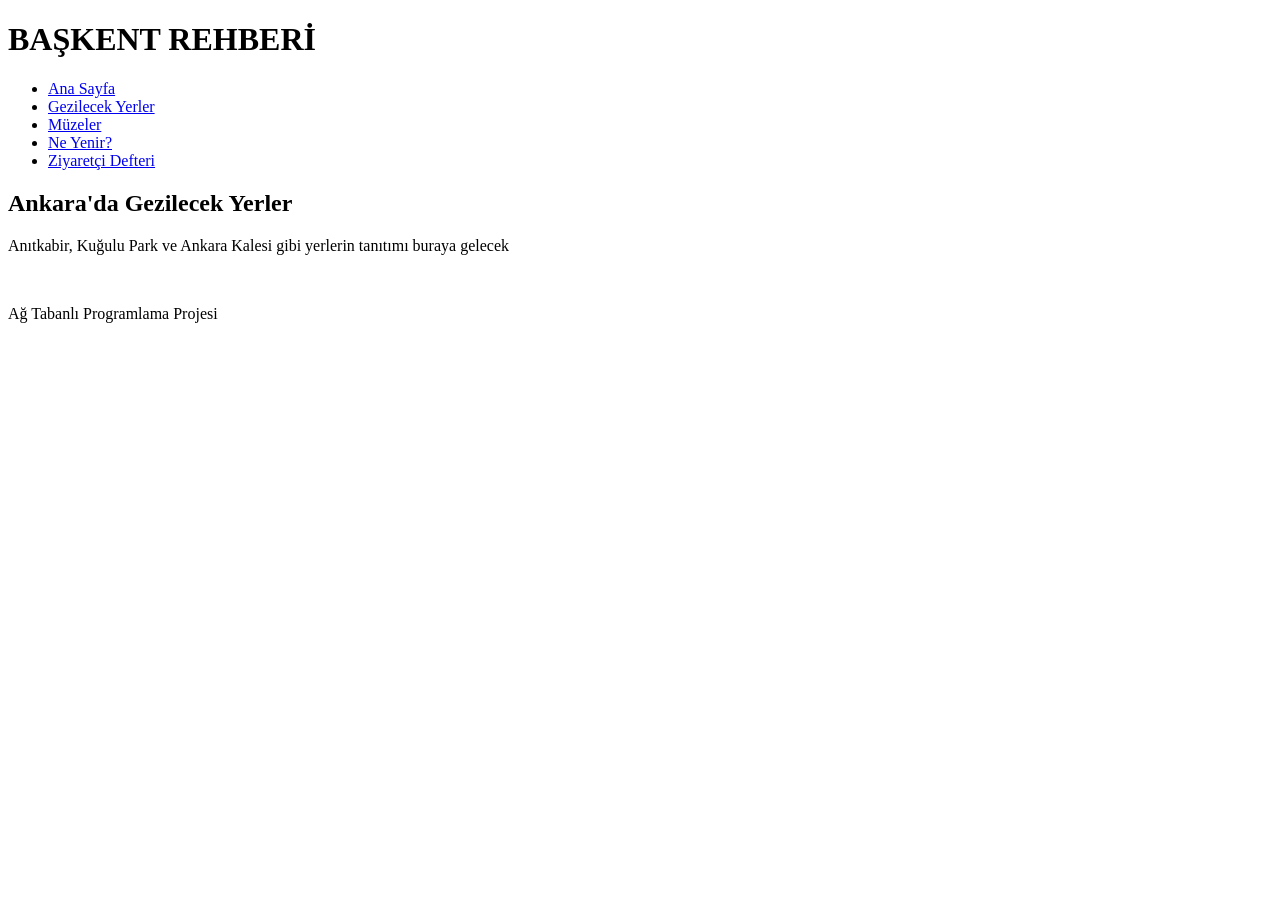
==== gezilecek-yerler.html @ 524334a9 "2. hafta temel HTML iskelet dosyaları eklendim 2. hafta temel HTML iskelet dosyaları eklendim." ====
<!DOCTYPE html>
<html lang="tr">
<head>
    <meta charset="UTF-8">
    <title>Başkent Rehberi - Gezilecek Yerler</title>
</head>
<body>
    <header>
        <h1>BAŞKENT REHBERİ</h1>
        <nav>
            <ul>
                <li><a href="index.html">Ana Sayfa</a></li>
                <li><a href="gezilecek-yerler.html">Gezilecek Yerler</a></li>
                <li><a href="muzeler.html">Müzeler</a></li>
                <li><a href="lezzetler.html">Ne Yenir?</a></li>
                <li><a href="ziyaretci-defteri.html">Ziyaretçi Defteri</a></li>
            </ul>
        </nav>
    </header>

    <main>
        <section>
            <h2>Ankara'da Gezilecek Yerler</h2>
            <p>Anıtkabir, Kuğulu Park ve Ankara Kalesi gibi yerlerin tanıtımı buraya gelecek</p>
            <br>
        </section>
    </main>

    <footer>
        <p>Ağ Tabanlı Programlama Projesi</p>
    </footer>
</body>
</html>
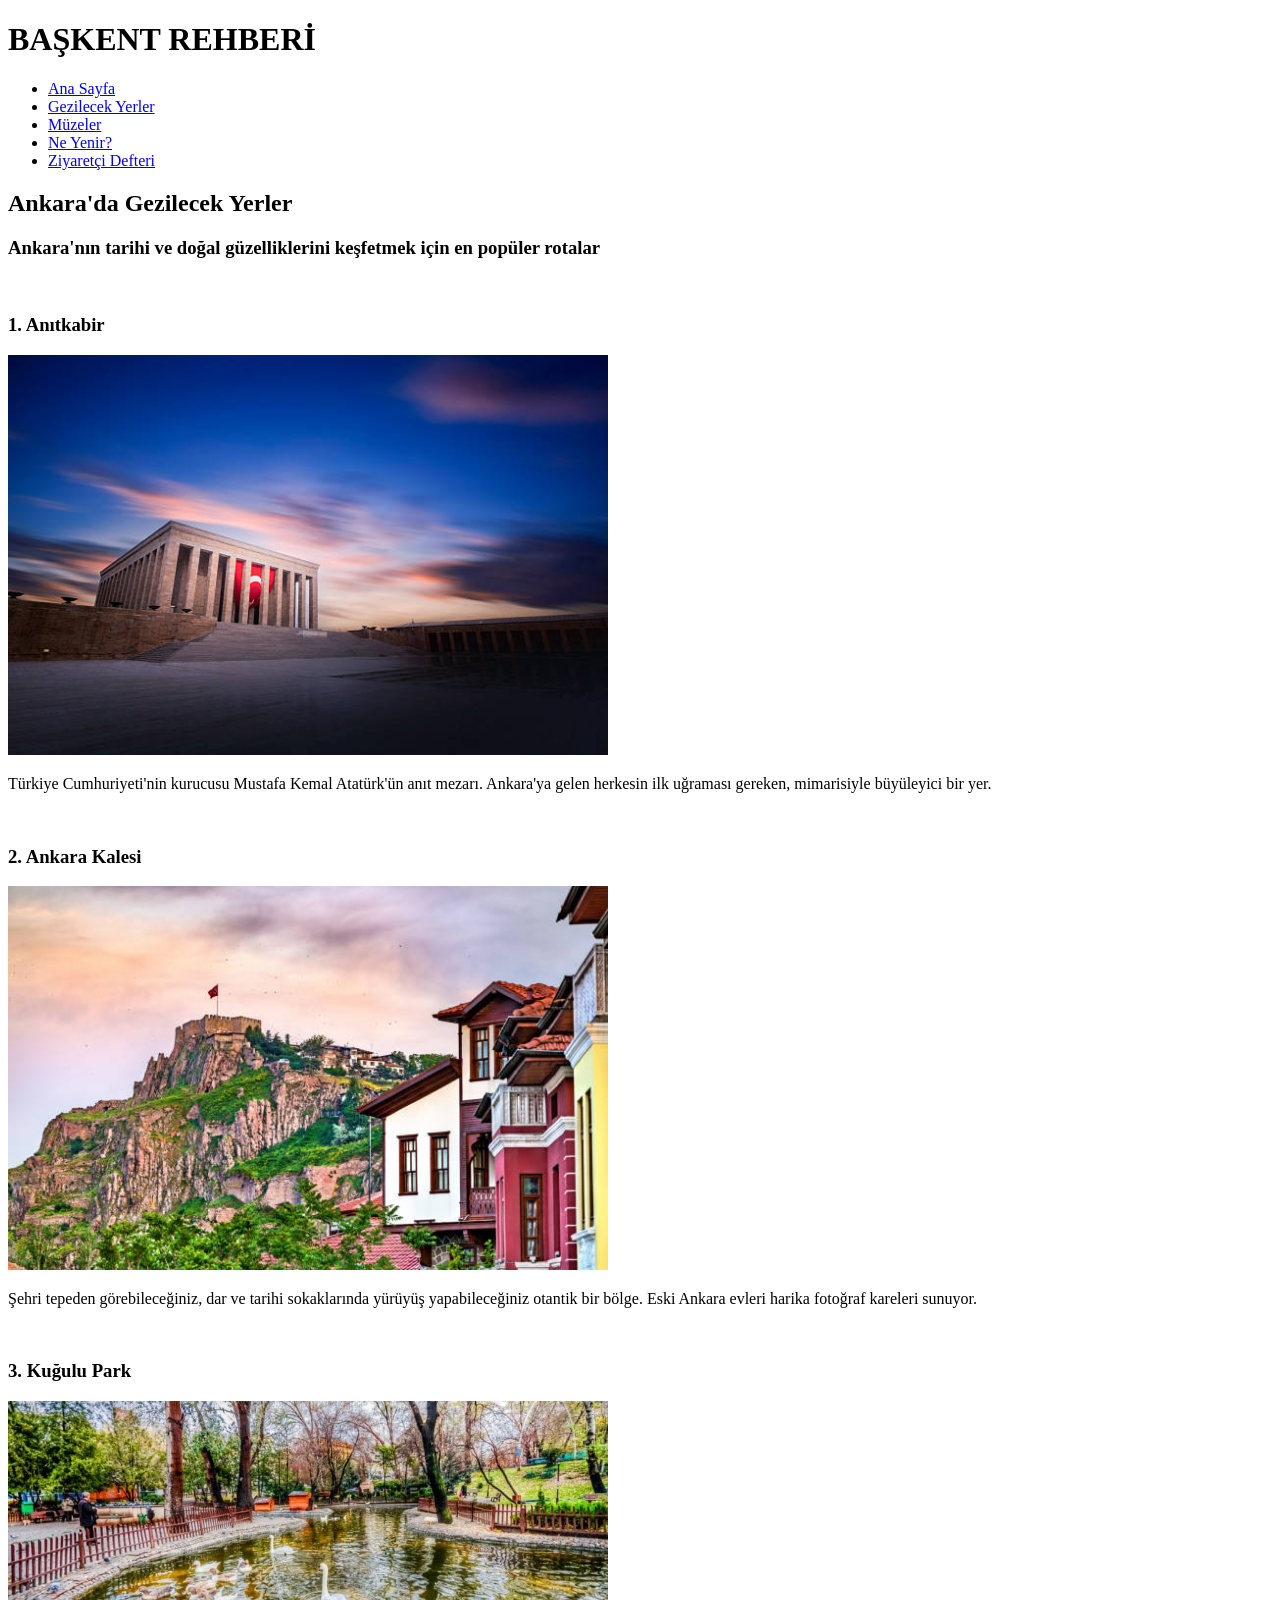
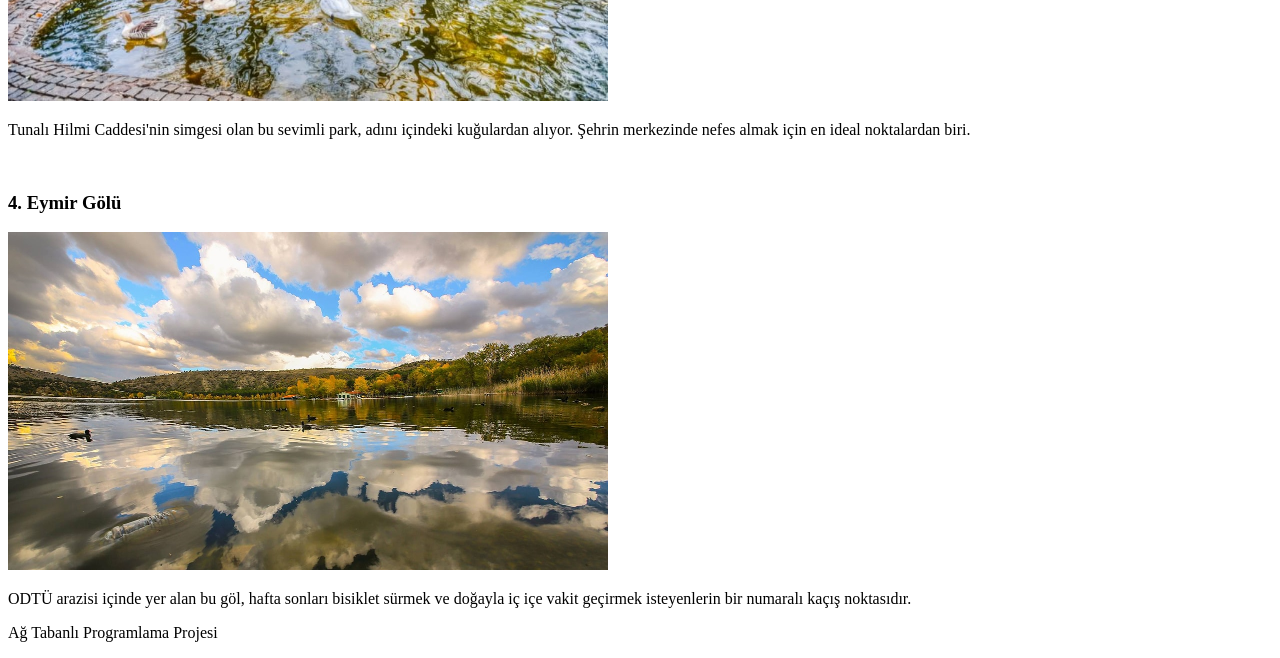
==== commit 4e93807a: "3. Hafta Sayfa içerikleri, resimler, fiyat tablosu ve ziyaretçi formu eklendi" ====
--- a/gezilecek-yerler.html
+++ b/gezilecek-yerler.html
@@ -21,8 +21,35 @@
     <main>
         <section>
             <h2>Ankara'da Gezilecek Yerler</h2>
-            <p>Anıtkabir, Kuğulu Park ve Ankara Kalesi gibi yerlerin tanıtımı buraya gelecek</p>
+            <h3>Ankara'nın tarihi ve doğal güzelliklerini keşfetmek için en popüler rotalar</h3>
             <br>
+
+            <article>
+                <h3>1. Anıtkabir</h3>
+                <img src="img/Anıtkabir.jpg" alt="Anıtkabir Manzarası" width="600">
+                <p>Türkiye Cumhuriyeti'nin kurucusu Mustafa Kemal Atatürk'ün anıt mezarı. Ankara'ya gelen herkesin ilk uğraması gereken, mimarisiyle büyüleyici bir yer.</p>
+            </article>
+            <br>
+
+            <article>
+                <h3>2. Ankara Kalesi</h3>
+                <img src="img/Ankarakalesi.jpg" alt="Ankara Kalesi" width="600">
+                <p>Şehri tepeden görebileceğiniz, dar ve tarihi sokaklarında yürüyüş yapabileceğiniz otantik bir bölge. Eski Ankara evleri harika fotoğraf kareleri sunuyor.</p>
+            </article>
+            <br>
+
+            <article>
+                <h3>3. Kuğulu Park</h3>
+                <img src="img/kuğulupark.jpg" alt="Kuğulu Park" width="600">
+                <p>Tunalı Hilmi Caddesi'nin simgesi olan bu sevimli park, adını içindeki kuğulardan alıyor. Şehrin merkezinde nefes almak için en ideal noktalardan biri.</p>
+            </article>
+            <br>
+
+            <article>
+                <h3>4. Eymir Gölü</h3>
+                <img src="img/eymirgölü.jpg" alt="Eymir Gölü" width="600">
+                <p>ODTÜ arazisi içinde yer alan bu göl, hafta sonları bisiklet sürmek ve doğayla iç içe vakit geçirmek isteyenlerin bir numaralı kaçış noktasıdır.</p>
+            </article>
         </section>
     </main>
 
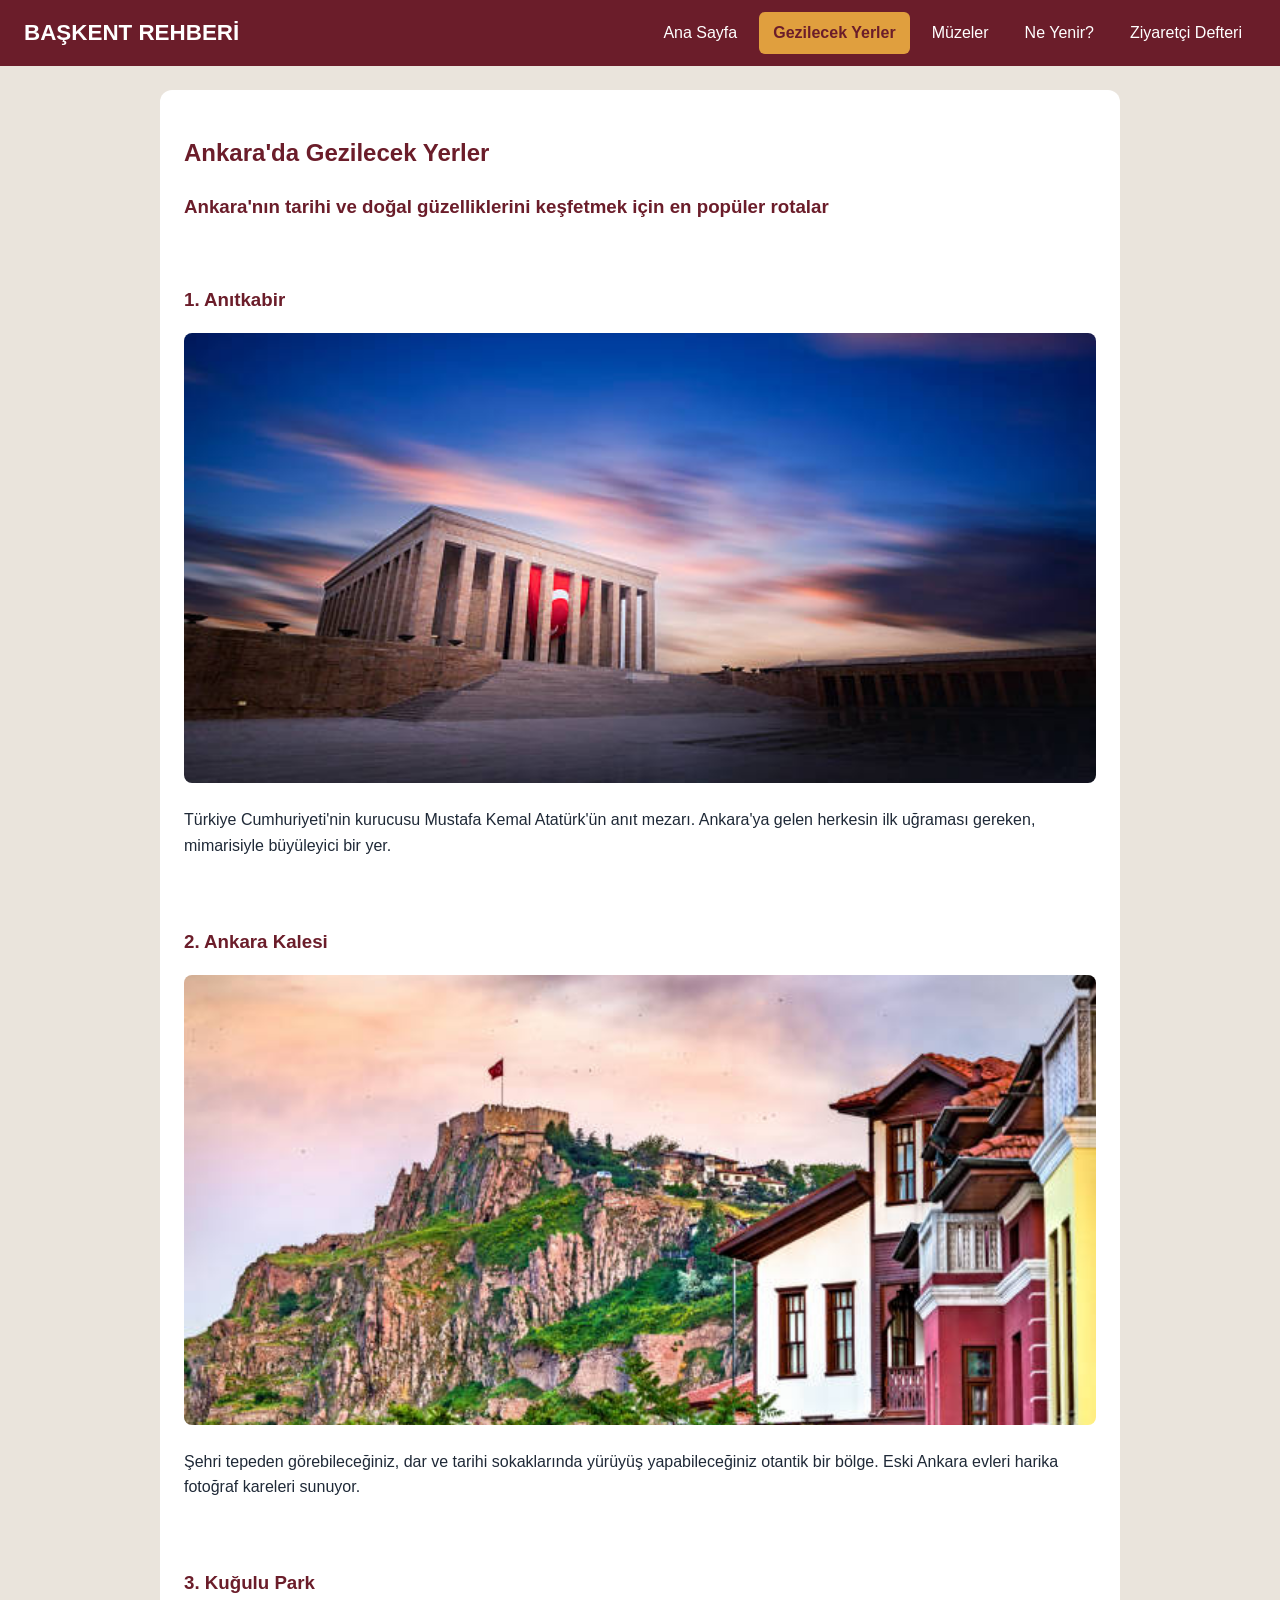
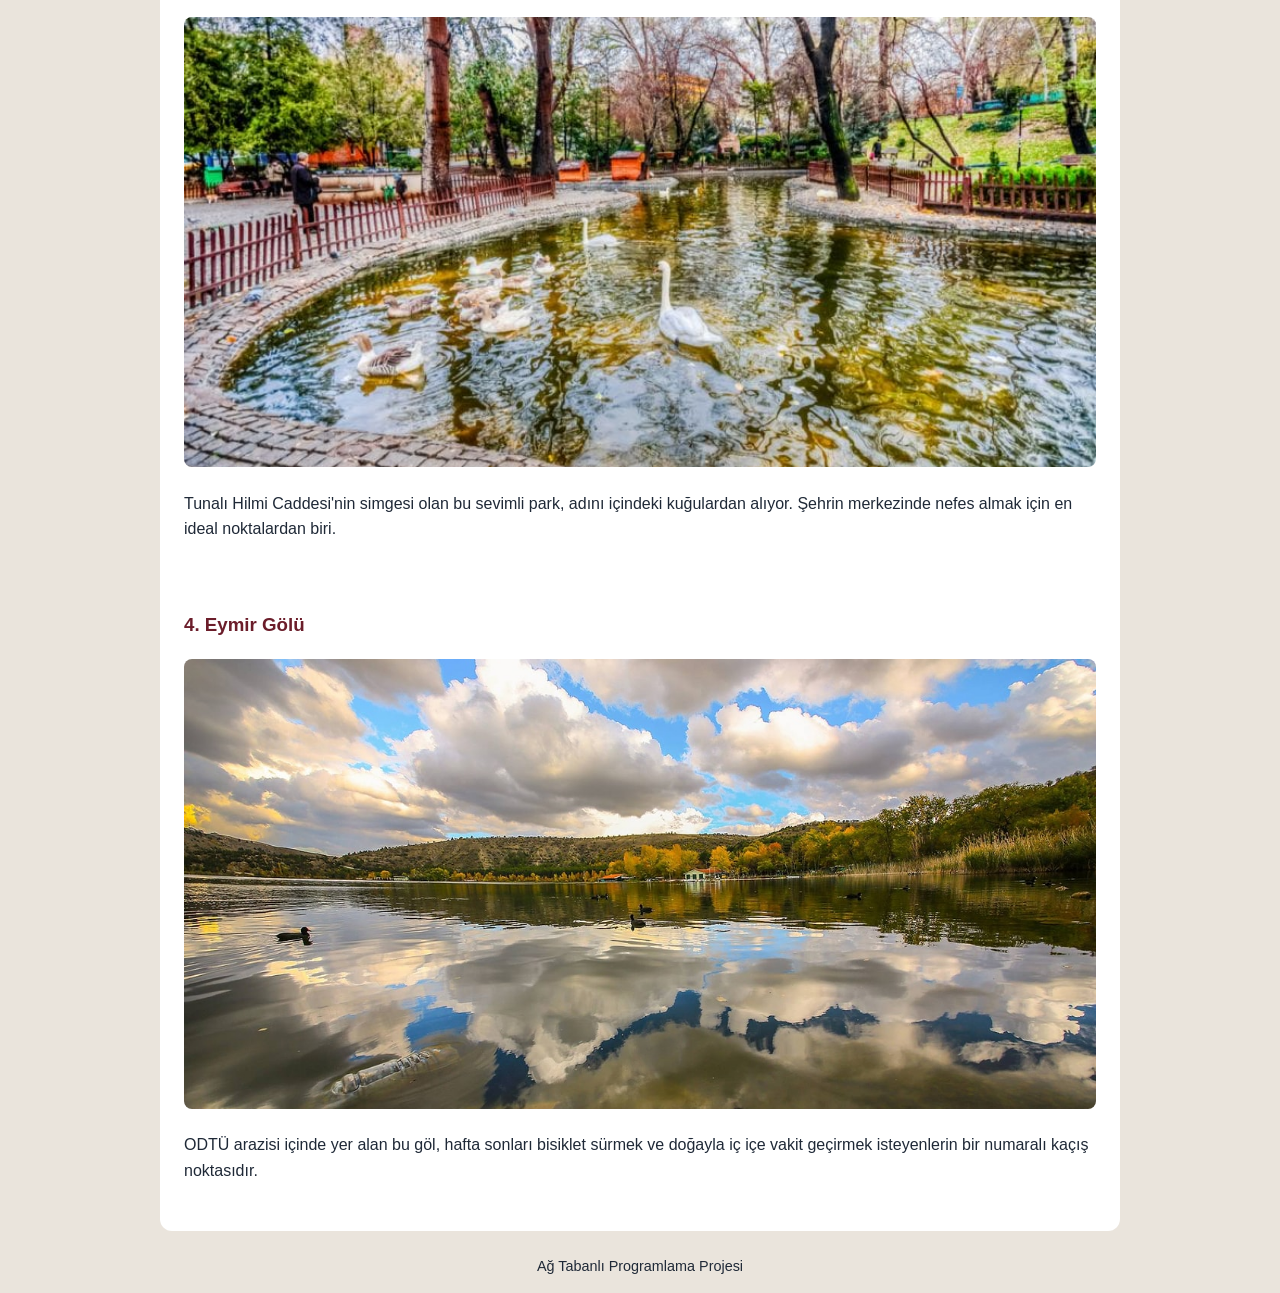
==== commit 5298afd3: "4. Hafta 4. hafta: style.css tasarımı, flexbox menü, galeri ve mobil uyum eklendi." ====
--- a/gezilecek-yerler.html
+++ b/gezilecek-yerler.html
@@ -2,6 +2,8 @@
 <html lang="tr">
 <head>
     <meta charset="UTF-8">
+    <meta name="viewport" content="width=device-width, initial-scale=1.0">
+    <link rel="stylesheet" href="css/style.css">
     <title>Başkent Rehberi - Gezilecek Yerler</title>
 </head>
 <body>
@@ -10,7 +12,7 @@
         <nav>
             <ul>
                 <li><a href="index.html">Ana Sayfa</a></li>
-                <li><a href="gezilecek-yerler.html">Gezilecek Yerler</a></li>
+                <li><a href="gezilecek-yerler.html" class="aktif">Gezilecek Yerler</a></li>
                 <li><a href="muzeler.html">Müzeler</a></li>
                 <li><a href="lezzetler.html">Ne Yenir?</a></li>
                 <li><a href="ziyaretci-defteri.html">Ziyaretçi Defteri</a></li>
@@ -26,28 +28,28 @@
 
             <article>
                 <h3>1. Anıtkabir</h3>
-                <img src="img/Anıtkabir.jpg" alt="Anıtkabir Manzarası" width="600">
+                <img src="img/Anıtkabir.jpg" alt="Anıtkabir Manzarası">
                 <p>Türkiye Cumhuriyeti'nin kurucusu Mustafa Kemal Atatürk'ün anıt mezarı. Ankara'ya gelen herkesin ilk uğraması gereken, mimarisiyle büyüleyici bir yer.</p>
             </article>
             <br>
 
             <article>
                 <h3>2. Ankara Kalesi</h3>
-                <img src="img/Ankarakalesi.jpg" alt="Ankara Kalesi" width="600">
+                <img src="img/Ankarakalesi.jpg" alt="Ankara Kalesi">
                 <p>Şehri tepeden görebileceğiniz, dar ve tarihi sokaklarında yürüyüş yapabileceğiniz otantik bir bölge. Eski Ankara evleri harika fotoğraf kareleri sunuyor.</p>
             </article>
             <br>
 
             <article>
                 <h3>3. Kuğulu Park</h3>
-                <img src="img/kuğulupark.jpg" alt="Kuğulu Park" width="600">
+                <img src="img/kuğulupark.jpg" alt="Kuğulu Park">
                 <p>Tunalı Hilmi Caddesi'nin simgesi olan bu sevimli park, adını içindeki kuğulardan alıyor. Şehrin merkezinde nefes almak için en ideal noktalardan biri.</p>
             </article>
             <br>
 
             <article>
                 <h3>4. Eymir Gölü</h3>
-                <img src="img/eymirgölü.jpg" alt="Eymir Gölü" width="600">
+                <img src="img/eymirgölü.jpg" alt="Eymir Gölü">
                 <p>ODTÜ arazisi içinde yer alan bu göl, hafta sonları bisiklet sürmek ve doğayla iç içe vakit geçirmek isteyenlerin bir numaralı kaçış noktasıdır.</p>
             </article>
         </section>
--- a/css/style.css
+++ b/css/style.css
@@ -0,0 +1,221 @@
+* {
+    box-sizing: border-box;
+}
+
+/*Kullanacağım renkler */
+:root {
+    --ana-renk: #6B1D2A;
+    --vurgu-renk: #E09F3E;
+    --baglanti-renk: #8C2F39;
+    --zemin: #EAE4DC;
+    --metin: #1F2937;
+    --kenar: #D0D5DD;
+}
+
+/*Yazı tipi kısmı*/
+body {
+    margin: 0;
+    font-family: "Segoe UI", Arial, sans-serif;
+    font-size: 1rem;
+    line-height: 1.6;
+    color: var(--metin);
+    background-color: var(--zemin);
+}
+
+
+
+h2, h3 {
+    color: var(--ana-renk);
+}
+/* Genel link rengi ve fareyle üzerine gelince renk değişimi */
+a {
+    color: var(--baglanti-renk);
+}
+
+a:hover {
+    color: var(--vurgu-renk);
+}
+
+
+/* Üst Çubuk ve Menü */
+header {
+    display: flex;
+    align-items: center;
+    gap: 16px;
+    padding: 12px 24px;
+    background-color: var(--ana-renk);
+}
+
+header h1 {
+    margin: 0;
+    font-size: 1.4rem;
+    color: white;
+}
+/* Menüyü en sağa yaslar */
+nav {
+    margin-left: auto;
+}
+
+nav ul {
+    display: flex;
+    gap: 8px;
+    margin: 0;
+    padding: 0;
+    list-style: none;
+}
+
+nav a {
+    display: block;
+    padding: 8px 14px;
+    border-radius: 6px;
+    color: white;
+    text-decoration: none;
+}
+
+nav a:hover,
+nav a.aktif {
+    background-color: var(--vurgu-renk);
+    color: var(--ana-renk);
+    font-weight: bold;
+}
+
+
+/* Sayfa içeriğini ortada duran beyaz bir kart haline getirmek için */
+main {
+    max-width: 960px;
+    margin: 24px auto;
+    padding: 24px;
+    background-color: white;
+    border-radius: 12px;
+}
+
+/* İçerik ve Fotoğraflar */
+article {
+    margin-bottom: 24px;
+}
+
+img {
+    max-width: 100%;
+    height: auto;
+    border-radius: 8px;
+}  
+/* Mekan ve yemek fotoğraflarını yazılarla aynı genişliğe getirimek için */
+article img {
+    width: 100%;
+    max-height: 450px;
+    object-fit: cover;
+}
+
+/* Ana Sayfa 4'lü Manzara Galerisi */
+.manzara-galeri {
+    display: flex;
+    flex-wrap: wrap;
+    gap: 16px;
+}
+
+.manzara-galeri img {
+    width: 48%;
+}
+
+
+/*Tablolar için */
+/* Tablonun dar ekranda sayfayı bozmadan yana kayması için */
+.tablo-kutu {
+    overflow-x: auto;
+} 
+
+table {
+    width: 100%;
+    border-collapse: collapse;
+}
+
+caption {
+    text-align: left;
+    font-weight: bold;
+    margin-bottom: 8px;
+}
+
+th, td {
+    padding: 10px 12px;
+    text-align: left;
+    border-bottom: 1px solid var(--kenar);
+}
+
+th {
+    background-color: var(--ana-renk);
+    color: white;
+}
+
+tbody tr:nth-child(even) {
+    background-color: var(--zemin);
+}
+
+
+/*Form kısmını özelleiştirmek için*/
+
+input, select, textarea {
+    width: 100%;
+    max-width: 400px;
+    padding: 8px 10px;
+    border: 1px solid var(--kenar);
+    border-radius: 6px;
+    font: inherit;
+}
+
+input[type="radio"],
+input[type="checkbox"] {
+    width: auto;
+}
+
+input:focus, select:focus, textarea:focus {
+    outline: 2px solid var(--vurgu-renk);
+}
+
+button {
+    padding: 10px 24px;
+    border: none;
+    border-radius: 6px;
+    background-color: var(--vurgu-renk);
+    color: var(--ana-renk);
+    font-weight: bold;
+    cursor: pointer;
+}
+
+button:hover {
+    background-color: var(--ana-renk);
+    color: white;
+}
+
+/* Alt bilgi formunu ortalamak ve küçültmek için */
+footer {
+    text-align: center;
+    font-size: 0.9rem;
+}
+
+
+/* Mobilde giriş için media kısmı */
+
+/* Mobil Uyum için Ekran 600 piksel veya daha dar olunca devreye girer */
+@media (max-width: 600px) {
+    header {
+        flex-direction: column;
+        align-items: flex-start;
+    }
+
+    nav {
+        margin-left: 0;
+    }
+
+    nav ul {
+        flex-wrap: wrap;
+    }
+
+    main {
+        margin: 12px;
+        padding: 16px;
+    }
+
+    .manzara-galeri img {
+        width: 100%;
+    }
+}
